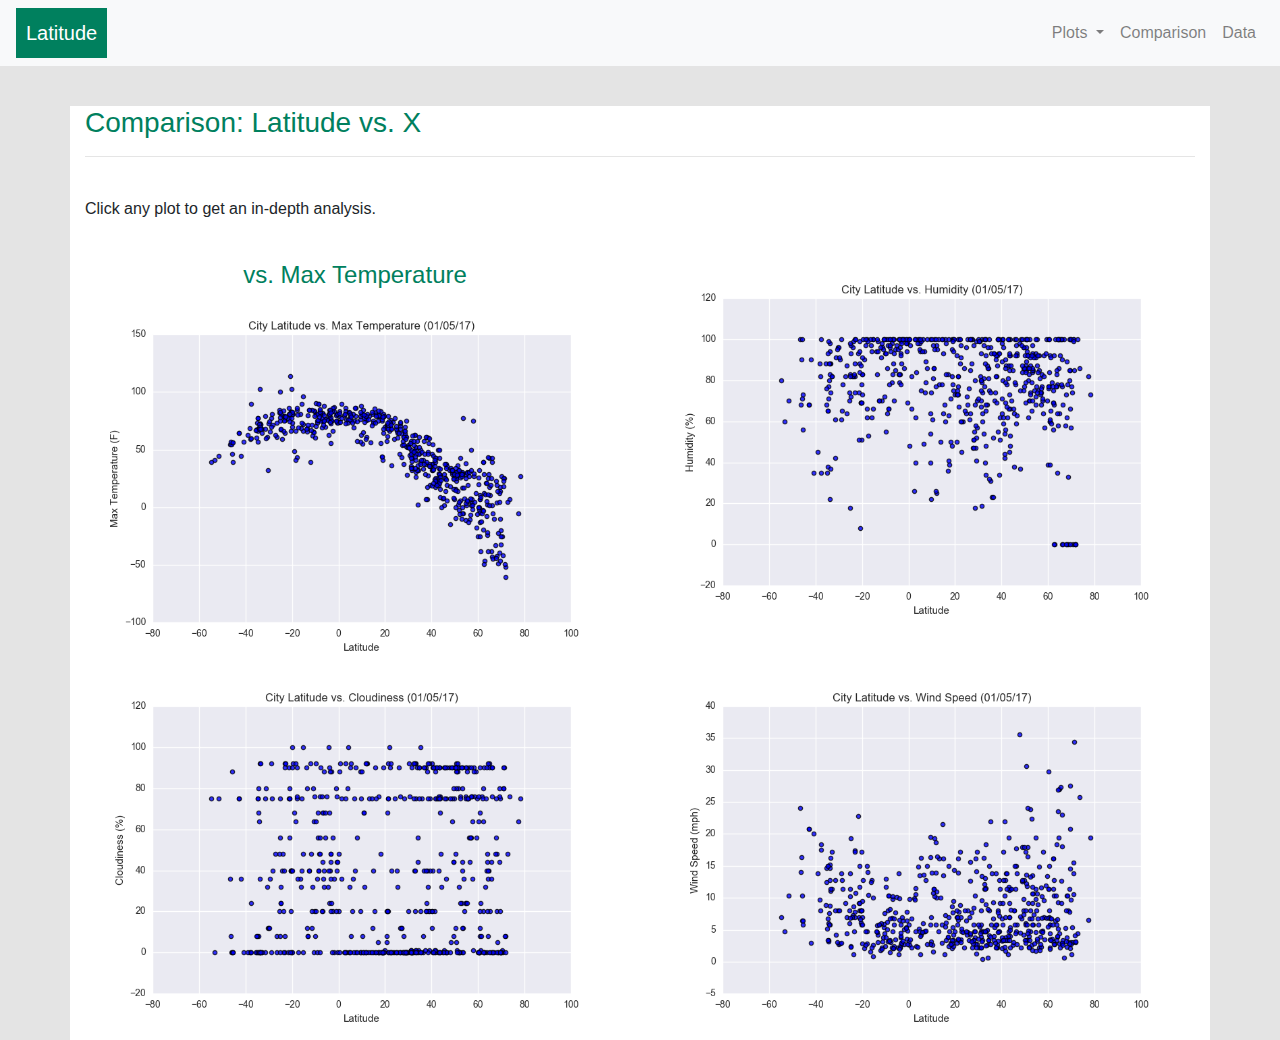
==== Comparison.html @ b249995e "added styling" ====
<!DOCTYPE html>
<html lang="en-us">
<head>
  <meta charset="UTF-8">
  <title>Web Design Challenge</title>
  <!-- Bring in our bootstrap stylesheet -->
  <link rel="stylesheet" href="https://stackpath.bootstrapcdn.com/bootstrap/4.3.1/css/bootstrap.min.css" integrity="sha384-ggOyR0iXCbMQv3Xipma34MD+dH/1fQ784/j6cY/iJTQUOhcWr7x9JvoRxT2MZw1T" crossorigin="anonymous">
  <link rel="stylesheet" type="text/css" href="style.css">
</head>

<body>
  <nav class="navbar navbar-expand-lg navbar-light bg-light">
    <a class="navbar-brand" href="index.html">Latitude</a>
    <button class="navbar-toggler" type="button" data-toggle="collapse" data-target="#navbarSupportedContent" aria-controls="navbarSupportedContent" aria-expanded="false" aria-label="Toggle navigation">
      <span class="navbar-toggler-icon"></span>
    </button>

    <div class="collapse navbar-collapse justify-content-end" id="navbarSupportedContent">
      <ul class="navbar-nav">
        <li class="nav-item dropdown">
          <a class="nav-link dropdown-toggle" href="#" id="navbarDropdown" role="button" data-toggle="dropdown" aria-haspopup="true" aria-expanded="false">
            Plots
          </a>
          <div class="dropdown-menu" aria-labelledby="navbarDropdown">
            <a class="dropdown-item" href="Max_T.html">Max Temperature</a>
            <a class="dropdown-item" href="Humidity.html">Humidity</a>
            <a class="dropdown-item" href="Cloud.html">Cloudiness</a>
            <a class="dropdown-item" href="Wind.html">Wind Speed</a>
          </div>
        </li>
        <li class="nav-item">
          <a class="nav-link" href="Comparison.html">Comparison</a>
        </li>
        <li class="nav-item">
          <a class="nav-link" href="Data.html">Data</a>
        </li>
      </ul>
    </div>
  </nav>
</div>


<!-- Creates the Overall Grid -->
<div class="container">
  <!-- First Row -->
    <div class="row marginRow">
    <!-- First column -->
        <div class="col-12">
        <h3>Comparison: Latitude vs. X</h3>
        <hr>
        <br>
        <p>
            Click any plot to get an in-depth analysis.
        </p>
        <br>
        </div>
    </div>
    <!-- 2nd Row -->
    <div class="row">
    <!-- First column -->
        <div class="col-lg-6 col-sm-12">
            <h4>vs. Max Temperature</h4>
            <a href="Max_T.html">
                <img class="img-size-vis bg-white img-fluid" src="Resources/assets/images/Fig1.png" alt="City Lat vs max temp">
            </a>
        </div>
      <!-- 2nd column -->
        <div class="col-lg-6 col-sm-12">
            <a href="Humidity.html">
                <img class="img-size-vis bg-white img-fluid" src="Resources/assets/images/Fig2.png" alt="City Lat vs max temp">
            </a>
        </div>
      <!-- 3rd column -->
        <div class="col-lg-6 col-sm-12">
            <a href="Cloud.html">
                <img class="img-size-vis bg-white img-fluid" src="Resources/assets/images/Fig3.png" alt="City Lat vs max temp">
            </a>
        </div>
      <!-- 4th column -->
        <div class="col-lg-6 col-sm-12">
            <a href="Wind.html">
                <img class="img-size-vis bg-white img-fluid" src="Resources/assets/images/Fig4.png" alt="City Lat vs max temp">
            </a>
        </div>
    </div>  
</div>

  <script src="https://code.jquery.com/jquery-3.3.1.slim.min.js" integrity="sha384-q8i/X+965DzO0rT7abK41JStQIAqVgRVzpbzo5smXKp4YfRvH+8abtTE1Pi6jizo" crossorigin="anonymous"></script>
  <script src="https://cdnjs.cloudflare.com/ajax/libs/popper.js/1.14.7/umd/popper.min.js" integrity="sha384-UO2eT0CpHqdSJQ6hJty5KVphtPhzWj9WO1clHTMGa3JDZwrnQq4sF86dIHNDz0W1" crossorigin="anonymous"></script>
  <script src="https://stackpath.bootstrapcdn.com/bootstrap/4.3.1/js/bootstrap.min.js" integrity="sha384-JjSmVgyd0p3pXB1rRibZUAYoIIy6OrQ6VrjIEaFf/nJGzIxFDsf4x0xIM+B07jRM" crossorigin="anonymous"></script>
  
</body>

</html>
---- style.css ----
body {
    background-color: rgb(228, 228, 228);
}

.col-lg-7, .col-sm-12, .col-lg-4, .col-sm, .col-lg-6, .col-12 {
    background-color: white;
}

.marginRow {
    margin-bottom: -40px!important;
}

.row {
    margin-top: 40px;
}

h3 {
    color: rgb(0, 128, 94);
}

h4 {
    color: rgb(0, 128, 94);
    text-align: center;
}

.navbar-brand {
    background-color: rgb(0, 128, 94);
    color:white!important;
    padding: 10px;
}

@media (max-width: 990px) {
    .navbar {
        background-color:rgb(0, 128, 94)!important;
    }
}
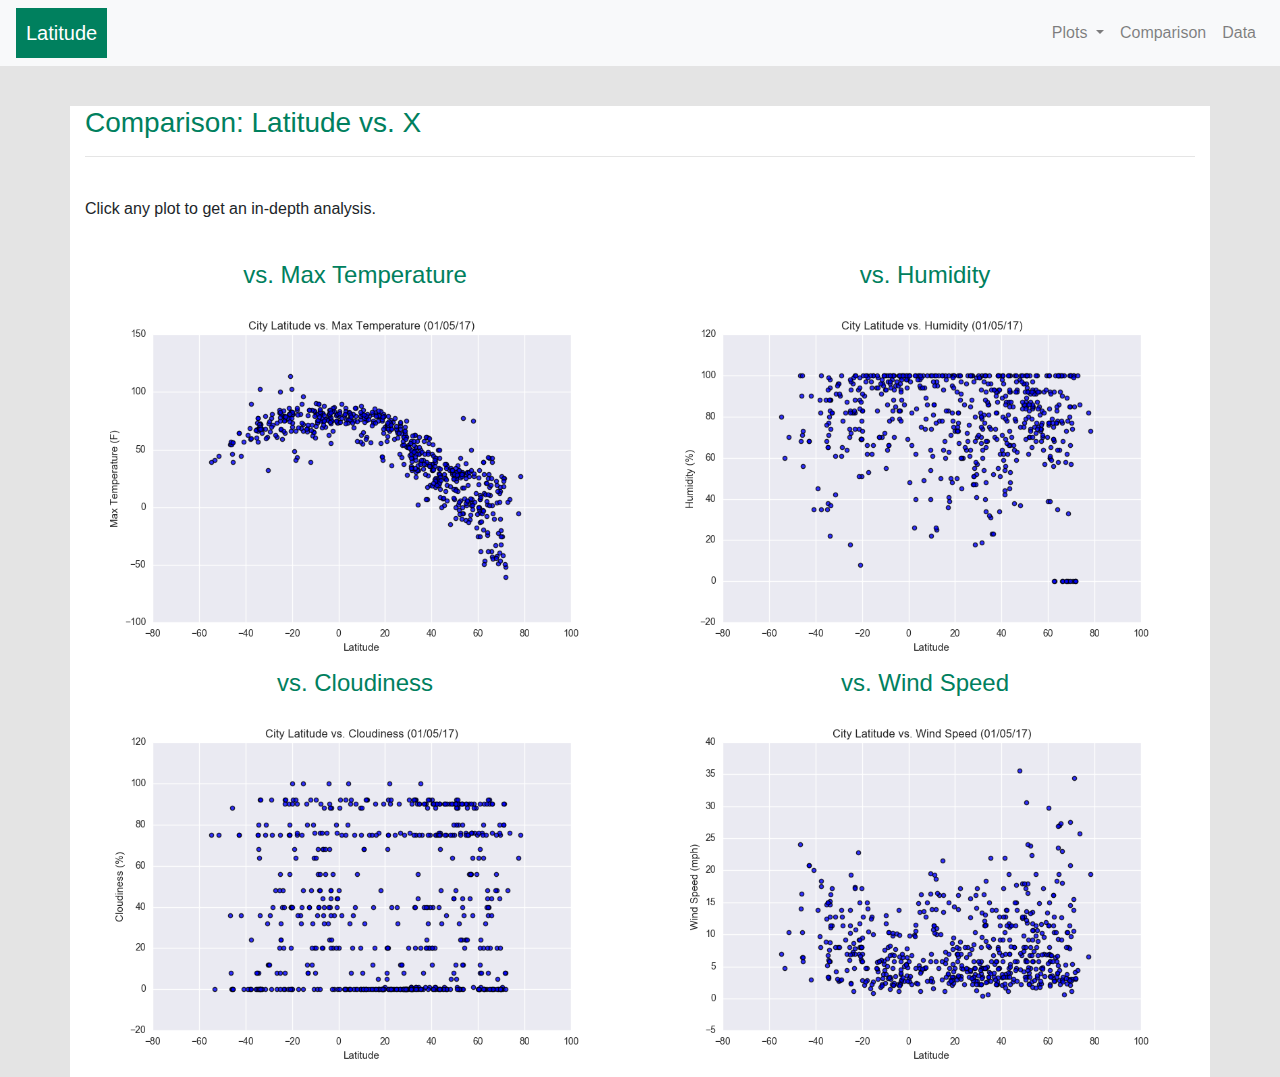
==== commit ebdd5308: "need to finish data page" ====
--- a/Comparison.html
+++ b/Comparison.html
@@ -66,20 +66,23 @@
         </div>
       <!-- 2nd column -->
         <div class="col-lg-6 col-sm-12">
+            <h4>vs. Humidity</h4>
             <a href="Humidity.html">
-                <img class="img-size-vis bg-white img-fluid" src="Resources/assets/images/Fig2.png" alt="City Lat vs max temp">
+                <img class="img-size-vis bg-white img-fluid" src="Resources/assets/images/Fig2.png" alt="City Lat vs humidity">
             </a>
         </div>
       <!-- 3rd column -->
         <div class="col-lg-6 col-sm-12">
+            <h4>vs. Cloudiness</h4>
             <a href="Cloud.html">
-                <img class="img-size-vis bg-white img-fluid" src="Resources/assets/images/Fig3.png" alt="City Lat vs max temp">
+                <img class="img-size-vis bg-white img-fluid" src="Resources/assets/images/Fig3.png" alt="City Lat vs cloudiness">
             </a>
         </div>
       <!-- 4th column -->
         <div class="col-lg-6 col-sm-12">
+            <h4>vs. Wind Speed</h4>
             <a href="Wind.html">
-                <img class="img-size-vis bg-white img-fluid" src="Resources/assets/images/Fig4.png" alt="City Lat vs max temp">
+                <img class="img-size-vis bg-white img-fluid" src="Resources/assets/images/Fig4.png" alt="City Lat vs wind speed">
             </a>
         </div>
     </div>  
--- a/style.css
+++ b/style.css
@@ -29,6 +29,10 @@
     padding: 10px;
 }
 
+.img-border {
+    border: 2px solid rgb(0, 128, 94)!important;
+}
+
 @media (max-width: 990px) {
     .navbar {
         background-color:rgb(0, 128, 94)!important;
